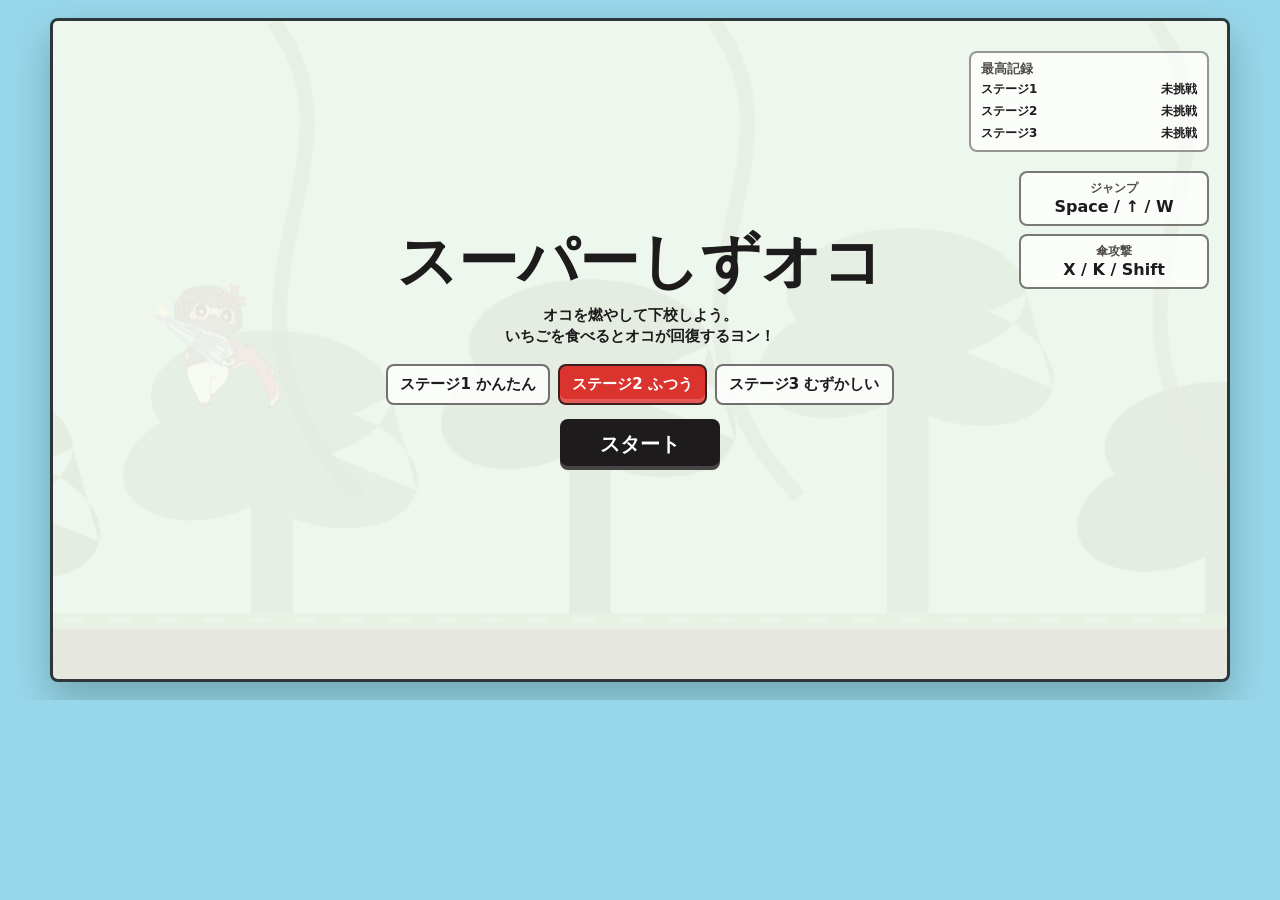
==== index.html @ 0e1409b2 "20260510update" ====
<!doctype html>
<html lang="ja">
  <head>
    <meta charset="utf-8" />
    <meta name="viewport" content="width=device-width, initial-scale=1, maximum-scale=1, user-scalable=no" />
    <title>スーパーしずオコ</title>
    <link rel="stylesheet" href="./styles.css" />
  </head>
  <body>
    <main class="game-shell">
      <section class="stage-wrap" aria-label="スーパーしずオコ">
        <canvas id="game" width="960" height="540"></canvas>
        <div class="hud" aria-live="polite">
          <div>
            <span class="hud-label">いちご</span>
            <strong id="score">0</strong>
          </div>
          <div>
            <span class="hud-label">距離</span>
            <strong id="distance">0m</strong>
          </div>
          <div class="oko-panel">
            <span class="hud-label">オコ(体力)</span>
            <div class="oko-meter" aria-hidden="true">
              <span id="okoFill"></span>
            </div>
            <strong id="rage">100%</strong>
          </div>
          <div class="time-panel">
            <span class="hud-label">時間</span>
            <strong id="time">0.0</strong>
          </div>
        </div>
        <nav class="touch-controls" aria-label="タッチ操作">
          <button data-hold="jump" class="jump" type="button" aria-label="ジャンプ">ジャンプ</button>
          <button data-tap="attack" class="attack" type="button" aria-label="傘攻撃">アタック</button>
        </nav>
        <div class="rotate-hint" aria-hidden="true"></div>
        <div id="message" class="message">
          <div class="message-image-wrap">
            <img id="messageImage" alt="" />
            <span class="message-image-copy" aria-hidden="true">
              <span id="messageImageGrade" class="message-image-grade"></span>
              <span id="messageImageText" class="message-image-text"></span>
            </span>
          </div>
          <h1>スーパーしずオコ</h1>
          <p>オコを燃やして家まで下校しよう。いちごを食べるとオコが回復するぞ！</p>
          <div id="stageSelect" class="stage-select" aria-label="ステージ選択"></div>
          <div id="recordPanel" class="record-panel" aria-label="スコア記録"></div>
          <dl class="controls-guide" aria-label="操作方法">
            <div>
              <dt>ジャンプ</dt>
              <dd>Space / ↑ / W</dd>
            </div>
            <div>
              <dt>傘攻撃</dt>
              <dd>X / K / Shift</dd>
            </div>
          </dl>
          <button id="startButton" type="button">スタート</button>
        </div>
      </section>
    </main>

    <script src="./game.js"></script>
  </body>
</html>
---- styles.css ----
:root {
  color-scheme: light;
  --app-height: 100dvh;
  --mobile-browser-bottom-gap: 0px;
  --touch-controls-bottom: 18px;
  --ink: #1d1b1b;
  --panel: rgba(255, 255, 255, 0.86);
  --accent: #db342f;
}

* {
  box-sizing: border-box;
  -webkit-tap-highlight-color: transparent;
  -webkit-touch-callout: none;
}

html,
body {
  margin: 0;
  min-height: 100%;
  overflow-x: hidden;
  width: 100%;
}

body {
  align-items: center;
  background: #98d6e9;
  color: var(--ink);
  display: flex;
  font-family:
    system-ui,
    -apple-system,
    BlinkMacSystemFont,
    "Hiragino Sans",
    "Noto Sans JP",
    sans-serif;
  justify-content: center;
  padding: 18px;
  overscroll-behavior: none;
}

html.is-touch,
html.is-touch body,
html.is-touch button,
html.is-touch canvas {
  touch-action: none;
  user-select: none;
  -webkit-user-drag: none;
  -webkit-user-select: none;
}

button {
  border: 0;
  cursor: pointer;
  font: inherit;
}

button:disabled {
  cursor: not-allowed;
  opacity: 0.55;
}

.game-shell {
  display: grid;
  gap: 12px;
  max-width: 1180px;
  min-width: 0;
  width: min(100%, 1180px);
}

.stage-wrap {
  aspect-ratio: 16 / 9;
  background: #8fd5ee;
  border: 3px solid rgba(29, 27, 27, 0.85);
  border-radius: 8px;
  box-shadow: 0 18px 36px rgba(22, 53, 45, 0.28);
  min-width: 0;
  overflow: hidden;
  position: relative;
  touch-action: none;
  user-select: none;
  -webkit-touch-callout: none;
  -webkit-user-select: none;
  width: 100%;
}

canvas {
  display: block;
  height: 100%;
  width: 100%;
}

.hud {
  display: flex;
  gap: 8px;
  left: 12px;
  pointer-events: none;
  position: absolute;
  top: 12px;
  z-index: 5;
}

.hud > div {
  align-items: baseline;
  background: var(--panel);
  border: 2px solid rgba(29, 27, 27, 0.78);
  border-radius: 8px;
  display: flex;
  gap: 6px;
  min-width: 92px;
  padding: 7px 10px;
}

.hud .oko-panel {
  min-width: 190px;
}

.hud .oko-panel.is-damage {
  animation: oko-shake 90ms linear infinite;
  background: rgba(255, 235, 235, 0.95);
  border-color: rgba(205, 24, 24, 0.92);
  box-shadow: 0 0 0 3px rgba(225, 26, 26, 0.18);
}

.hud-label {
  color: #4b4848;
  font-size: 12px;
  font-weight: 700;
}

.hud strong {
  font-size: 18px;
  line-height: 1;
}

.oko-meter {
  background: rgba(29, 27, 27, 0.18);
  border: 2px solid rgba(29, 27, 27, 0.72);
  border-radius: 999px;
  height: 13px;
  overflow: hidden;
  width: 86px;
}

.oko-meter span {
  background: linear-gradient(90deg, #db342f, #ff8a2a);
  display: block;
  height: 100%;
  transition: width 120ms linear;
  width: 100%;
}

.oko-panel.is-damage .oko-meter {
  background: rgba(255, 0, 0, 0.16);
  border-color: rgba(205, 24, 24, 0.9);
}

.oko-panel.is-damage .oko-meter span {
  background: linear-gradient(90deg, #d40000, #ff2b2b);
}

.oko-panel.is-damage strong {
  color: #c41616;
}

@keyframes oko-shake {
  0%,
  100% {
    transform: translateX(0);
  }

  25% {
    transform: translateX(-20px);
    transform: translateY(-20px);
  }

  75% {
    transform: translateX(20px);
    transform: translateY(20px);
  }
}

.message {
  align-items: center;
  background: rgba(250, 252, 246, 0.9);
  display: none;
  flex-direction: column;
  inset: 0;
  justify-content: center;
  padding: 20px;
  position: absolute;
  text-align: center;
  user-select: none;
  z-index: 10;
}

.message.is-visible {
  display: flex;
}

.stage-wrap:has(.message.is-visible) .hud,
.stage-wrap:has(.message.is-visible) .touch-controls {
  display: none;
}

.message h1 {
  font-size: clamp(28px, 7vw, 60px);
  line-height: 1.05;
  margin: 0 0 12px;
  max-width: 100%;
  overflow-wrap: anywhere;
}

.message-image-wrap {
  display: none;
  height: min(34%, 190px);
  margin-bottom: 8px;
  position: relative;
  width: min(72%, 260px);
}

.message-image-wrap:has(img.is-visible) {
  display: block;
}

.message img {
  display: none;
  height: 100%;
  object-fit: contain;
  width: 100%;
}

.message img.is-visible {
  display: block;
}

.message-image-copy {
  display: none;
  left: 50%;
  position: absolute;
  top: 66%;
  transform: translateX(-50%);
  white-space: nowrap;
}

.message-image-grade,
.message-image-text {
  display: block;
  font-weight: 900;
  line-height: 1;
  text-align: left;
  white-space: nowrap;
}

.message-image-grade {
  color: #d81919;
  font-size: clamp(11px, 1.8vw, 15px);
  min-height: 1em;
}

.message-image-text {
  color: #2b2420;
  font-size: clamp(21px, 3.75vw, 29px);
  margin-top: clamp(6px, 1vw, 9px);
}

.message.is-win .message-image-copy {
  display: block;
}

.message.is-win h1 {
  display: none;
}

.message p {
  font-size: clamp(15px, 2.2vw, 20px);
  font-weight: 700;
  line-height: 1.5;
  margin: 0 0 16px;
  max-width: calc(100% - 28px);
  overflow-wrap: anywhere;
}

.message p.title-description {
  display: grid;
  font-size: 15px;
  line-height: 1.45;
  overflow-wrap: normal;
  white-space: nowrap;
}

.controls-guide {
  display: grid;
  gap: 8px;
  grid-template-columns: repeat(2, minmax(0, 1fr));
  margin: 0 0 18px;
  max-width: min(680px, calc(100% - 32px));
  width: 100%;
}

.controls-guide div {
  background: rgba(255, 255, 255, 0.72);
  border: 2px solid rgba(29, 27, 27, 0.58);
  border-radius: 8px;
  padding: 8px 10px;
}

.controls-guide dt,
.controls-guide dd {
  margin: 0;
}

.controls-guide dt {
  color: #514d4d;
  font-size: 12px;
  font-weight: 800;
}

.controls-guide dd {
  font-size: 16px;
  font-weight: 900;
  line-height: 1.25;
}

.message button,
.touch-controls button {
  background: var(--ink);
  border-radius: 8px;
  color: white;
  font-weight: 900;
}

.message button {
  box-shadow: inset 0 -4px 0 rgba(255, 255, 255, 0.18);
  font-size: 20px;
  min-width: 160px;
  padding: 12px 22px;
  touch-action: manipulation;
}

.stage-select {
  display: flex;
  flex-wrap: wrap;
  gap: 8px;
  justify-content: center;
  margin: 0 0 14px;
  max-width: min(720px, calc(100% - 28px));
}

.stage-select button {
  background: rgba(255, 255, 255, 0.78);
  border: 2px solid rgba(29, 27, 27, 0.62);
  border-radius: 8px;
  color: var(--ink);
  font-size: 15px;
  font-weight: 900;
  min-width: 132px;
  padding: 9px 12px;
}

.stage-select button.is-selected {
  background: #db342f;
  border-color: rgba(29, 27, 27, 0.84);
  color: #fff;
}

.record-panel {
  background: rgba(255, 255, 255, 0.68);
  border: 2px solid rgba(29, 27, 27, 0.45);
  border-radius: 8px;
  display: grid;
  gap: 5px;
  margin: 0 0 14px;
  max-width: min(560px, calc(100% - 28px));
  padding: 8px 10px;
  width: 100%;
}

.record-panel div {
  display: flex;
  font-size: 13px;
  font-weight: 800;
  justify-content: space-between;
}

.record-panel strong {
  font-size: inherit;
}

.result-lines {
  display: grid;
  gap: 4px;
}

.result-line {
  align-items: baseline;
  display: grid;
  gap: 5px;
  grid-template-columns: 1em max-content max-content max-content;
  justify-content: center;
  line-height: 1.35;
}

.result-star {
  color: #f28c20;
}

.result-points {
  color: #4f4a45;
  font-size: 0.86em;
}

@media (min-width: 761px) and (hover: hover) and (pointer: fine) {
  .controls-guide {
    grid-template-columns: 1fr;
    margin: 0;
    max-width: 190px;
    position: absolute;
    right: 18px;
    top: 138px;
    width: 190px;
  }

  .controls-guide div {
    padding: 7px 9px;
  }

  .record-panel {
    margin: 0;
    max-width: 240px;
    padding-top: 28px;
    position: absolute;
    right: 18px;
    top: 18px;
    width: 240px;
  }

  .record-panel::before {
    color: #514d4d;
    content: "最高記録";
    font-size: 13px;
    font-weight: 900;
    left: 10px;
    position: absolute;
    top: 7px;
  }

  .record-panel div {
    font-size: 12px;
  }
}

.touch-controls {
  display: none;
  --touch-button-font-size: clamp(15px, 3vw, 20px);
}

.touch-controls button {
  border: 2px solid rgba(255, 255, 255, 0.24);
  box-shadow: 0 3px 0 rgba(0, 0, 0, 0.2);
  position: absolute;
  touch-action: none;
  user-select: none;
  -webkit-touch-callout: none;
  -webkit-user-select: none;
}

.touch-controls .jump {
  background: rgba(44, 143, 159, 0.72);
}

.touch-controls .attack {
  background: rgba(219, 52, 47, 0.72);
}

.rotate-hint {
  display: none;
}

html.is-touch {
  --mobile-browser-bottom-gap: 72px;
}

@media (max-width: 760px), (hover: none), (pointer: coarse), (max-height: 500px) {
  html,
  body {
    height: var(--app-height);
    min-height: var(--app-height);
    overflow: hidden;
  }

  body {
    align-items: center;
    justify-content: center;
    padding: 0;
  }

  .game-shell {
    display: block;
    height: var(--app-height);
    max-width: none;
    width: 100vw;
  }

  .stage-wrap {
    border-radius: 0;
    border-width: 0;
    box-shadow: none;
    height: min(var(--app-height), calc(100vw * 9 / 16));
    margin: 0 auto;
    width: min(100vw, calc(var(--app-height) * 16 / 9));
  }

  .hud {
    display: grid;
    gap: 6px;
    grid-template-columns: max-content max-content max-content;
    left: 8px;
    max-width: calc(100% - 16px);
    right: 8px;
    top: max(18px, calc(env(safe-area-inset-top) + 12px));
  }

  .hud > div {
    background: rgba(255, 255, 255, 0.9);
    min-width: 68px;
    padding: 5px 7px;
  }

  .hud .oko-panel {
    grid-column: 1 / -1;
    grid-row: 2;
    min-width: 150px;
    width: max-content;
  }

  .hud .time-panel {
    grid-column: 3;
    grid-row: 1;
  }

  .oko-meter {
    width: 58px;
  }

  .hud-label {
    font-size: 10px;
  }

  .hud strong {
    font-size: 14px;
  }

  .controls-guide {
    display: none;
  }

  .record-panel {
    position: static;
  }

  .message {
    padding: 12px;
  }

  .message h1 {
    font-size: clamp(26px, 8vh, 42px);
    margin-bottom: 6px;
    text-wrap: balance;
  }

  .message p {
    font-size: clamp(13px, 3.2vh, 16px);
    line-height: 1.35;
    margin-bottom: 12px;
    max-width: 44em;
    text-wrap: balance;
  }

  .message button {
    font-size: 17px;
    padding: 8px 18px;
  }

  .touch-controls {
    bottom: max(var(--touch-controls-bottom), calc(env(safe-area-inset-bottom) + var(--touch-controls-bottom)));
    display: block;
    height: clamp(34px, 6.8vw, 46px);
    left: 0;
    pointer-events: none;
    position: fixed;
    right: 0;
    width: 100%;
    z-index: 20;
  }

  .touch-controls button {
    border-radius: 7px;
    align-items: center;
    display: flex;
    font-size: var(--touch-button-font-size);
    height: clamp(34px, 6.8vw, 46px);
    justify-content: center;
    line-height: 1;
    overflow-wrap: normal;
    pointer-events: auto;
    white-space: nowrap;
    word-break: keep-all;
    width: clamp(104px, 17vw, 136px);
  }

  .touch-controls .jump {
    bottom: 0;
    left: max(14px, env(safe-area-inset-left));
  }

  .touch-controls .attack {
    bottom: 0;
    right: max(14px, env(safe-area-inset-right));
    font-size: var(--touch-button-font-size);
    width: clamp(128px, 20vw, 164px);
  }
}

@media (max-width: 760px) and (orientation: landscape),
  (hover: none) and (orientation: landscape),
  (pointer: coarse) and (orientation: landscape),
  (max-height: 500px) and (orientation: landscape) {
  .stage-wrap {
    aspect-ratio: auto;
    height: calc(var(--app-height) - var(--mobile-browser-bottom-gap));
    min-height: calc(var(--app-height) - var(--mobile-browser-bottom-gap));
    width: 100vw;
  }

  .hud {
    top: max(20px, calc(env(safe-area-inset-top) + 14px));
  }

  .rotate-hint {
    display: none;
  }
}

@media (max-width: 760px) and (orientation: portrait),
  (hover: none) and (orientation: portrait),
  (pointer: coarse) and (orientation: portrait) {
  body {
    align-items: start;
  }

  .game-shell {
    display: flex;
    flex-direction: column;
    gap: 10px;
    height: var(--app-height);
    padding-top: max(126px, calc(env(safe-area-inset-top) + 114px));
    position: relative;
  }

  .game-shell::after {
    background: url("./shizuoko_images/gkok009_01.png") center / contain no-repeat;
    bottom: max(86px, calc(env(safe-area-inset-bottom) + 76px));
    content: "";
    height: 260px;
    opacity: 0.1;
    pointer-events: none;
    position: fixed;
    left: 50%;
    transform: translateX(-50%) scaleX(-1);
    width: 330px;
    z-index: 0;
  }

  .stage-wrap {
    aspect-ratio: 16 / 9;
    flex: 0 0 auto;
    height: auto;
    overflow: hidden;
    position: relative;
    width: 100vw;
    z-index: 1;
  }

  .hud {
    display: grid;
    left: 8px;
    position: fixed;
    right: 8px;
    top: max(8px, env(safe-area-inset-top));
    z-index: 30;
  }

  .touch-controls {
    background: transparent;
    border-radius: 0;
    display: block;
    height: 62px;
    left: 0;
    margin: 0;
    padding: 0;
    pointer-events: none;
    position: fixed;
    right: 0;
    --touch-button-font-size: clamp(18px, 4.3vw, 24px);
    width: 100%;
    z-index: 20;
  }

  .touch-controls button {
    display: flex;
    font-size: var(--touch-button-font-size);
    height: 62px;
    position: absolute;
    width: clamp(130px, 42vw, 168px);
  }

  .touch-controls .jump {
    bottom: 0;
    left: max(14px, env(safe-area-inset-left));
  }

  .touch-controls .attack {
    bottom: 0;
    right: max(14px, env(safe-area-inset-right));
    width: clamp(130px, 42vw, 168px);
  }

  .message {
    inset: 0;
    justify-content: flex-start;
    overflow-y: auto;
    padding-top: 12px;
    position: fixed;
  }

  .message h1 {
    font-size: clamp(24px, 7vw, 32px);
    max-width: calc(100% - 24px);
  }

  .message p {
    font-size: 13px;
    max-width: 18em;
    overflow-wrap: anywhere;
    word-break: normal;
  }

  .message button {
    display: inline-block;
  }

  .stage-select {
    display: grid;
    gap: 6px;
    grid-template-columns: 1fr;
    margin-bottom: 8px;
    max-width: min(240px, calc(100% - 24px));
    width: 100%;
  }

  .stage-select button {
    font-size: 14px;
    min-width: 0;
    padding: 7px 10px;
    width: 100%;
  }

  .record-panel {
    gap: 3px;
    margin-bottom: 8px;
    max-width: min(240px, calc(100% - 24px));
    padding: 7px 9px;
  }

  .record-panel div {
    font-size: 12px;
  }

  .rotate-hint {
    display: none;
  }
}

@media (min-width: 761px) {
  html:not(.is-touch) .game-shell {
    height: auto;
    max-width: 1180px;
    width: min(100%, 1180px);
  }

  html:not(.is-touch) .stage-wrap {
    aspect-ratio: 16 / 9;
    border-width: 3px;
    border-radius: 8px;
    box-shadow: 0 18px 36px rgba(22, 53, 45, 0.28);
    height: auto;
    min-height: 0;
    width: 100%;
  }

  html:not(.is-touch) .message {
    justify-content: center;
    overflow: hidden;
    padding: 20px;
    position: absolute;
  }

  html:not(.is-touch) .controls-guide {
    display: grid;
    grid-template-columns: 1fr;
    margin: 0;
    max-width: 190px;
    position: absolute;
    right: 18px;
    top: 150px;
    width: 190px;
  }

  html:not(.is-touch) .record-panel {
    margin: 0;
    max-width: 240px;
    padding: 28px 10px 8px;
    position: absolute;
    right: 18px;
    top: 30px;
    width: 240px;
  }
}
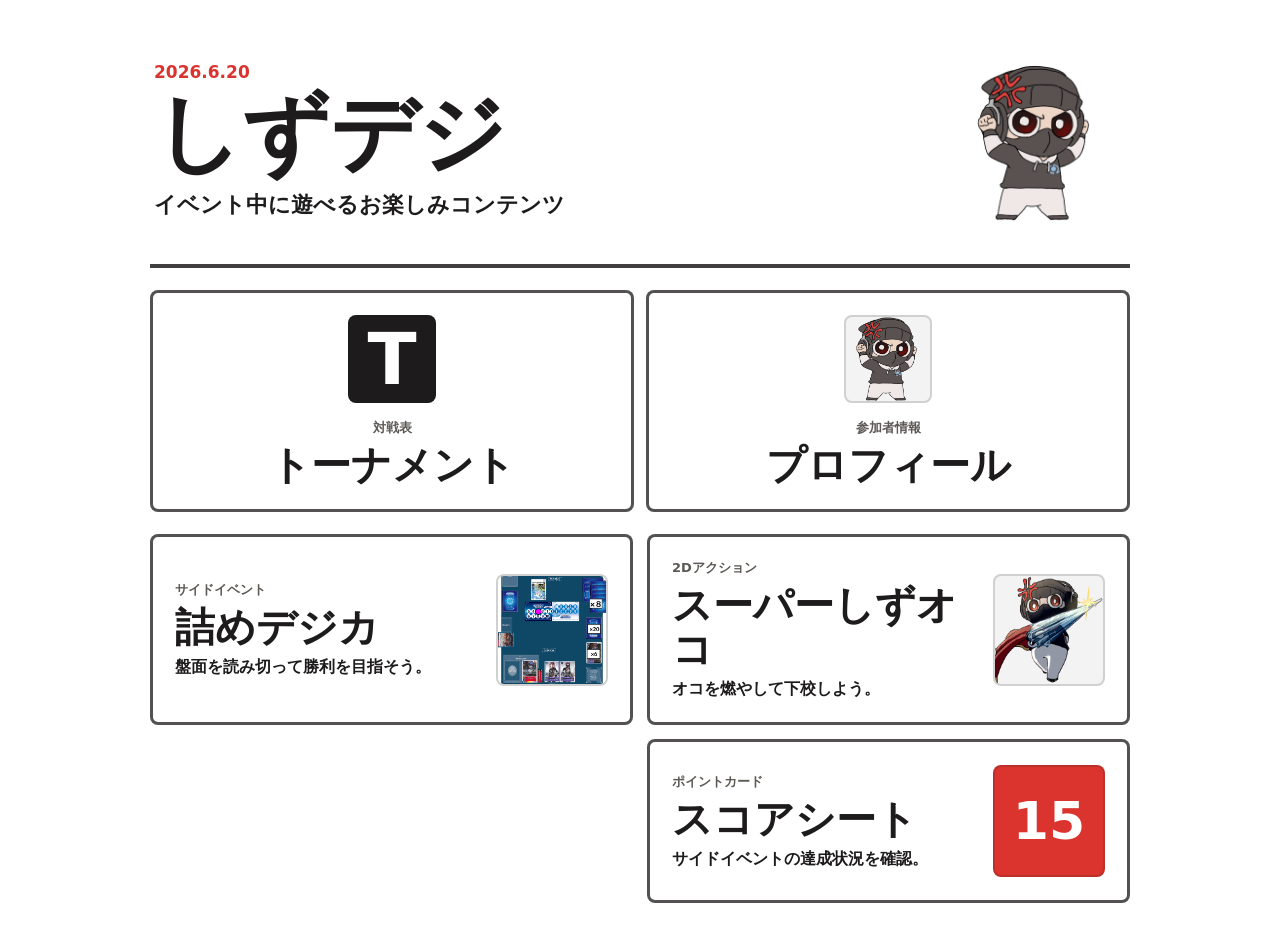
==== commit 03a5ad65: "しずデジポータルに変更" ====
--- a/index.html
+++ b/index.html
@@ -1,68 +1,71 @@
 <!doctype html>
-<html lang="ja">
+<html lang="ja" class="portal-page">
   <head>
     <meta charset="utf-8" />
-    <meta name="viewport" content="width=device-width, initial-scale=1, maximum-scale=1, user-scalable=no" />
-    <title>スーパーしずオコ</title>
+    <meta name="viewport" content="width=device-width, initial-scale=1" />
+    <title>しずデジ お楽しみコンテンツ</title>
     <link rel="stylesheet" href="./styles.css" />
   </head>
-  <body>
-    <main class="game-shell">
-      <section class="stage-wrap" aria-label="スーパーしずオコ">
-        <canvas id="game" width="960" height="540"></canvas>
-        <div class="hud" aria-live="polite">
-          <div>
-            <span class="hud-label">いちご</span>
-            <strong id="score">0</strong>
-          </div>
-          <div>
-            <span class="hud-label">距離</span>
-            <strong id="distance">0m</strong>
-          </div>
-          <div class="oko-panel">
-            <span class="hud-label">オコ(体力)</span>
-            <div class="oko-meter" aria-hidden="true">
-              <span id="okoFill"></span>
-            </div>
-            <strong id="rage">100%</strong>
-          </div>
-          <div class="time-panel">
-            <span class="hud-label">時間</span>
-            <strong id="time">0.0</strong>
-          </div>
+  <body class="portal-body">
+    <main class="portal-shell" aria-label="しずデジ お楽しみコンテンツ">
+      <header class="portal-hero">
+        <div>
+          <p class="portal-date">2026.6.20</p>
+          <h1>しずデジ</h1>
+          <p>イベント中に遊べるお楽しみコンテンツ</p>
         </div>
-        <nav class="touch-controls" aria-label="タッチ操作">
-          <button data-hold="jump" class="jump" type="button" aria-label="ジャンプ">ジャンプ</button>
-          <button data-tap="attack" class="attack" type="button" aria-label="傘攻撃">アタック</button>
-        </nav>
-        <div class="rotate-hint" aria-hidden="true"></div>
-        <div id="message" class="message">
-          <div class="message-image-wrap">
-            <img id="messageImage" alt="" />
-            <span class="message-image-copy" aria-hidden="true">
-              <span id="messageImageGrade" class="message-image-grade"></span>
-              <span id="messageImageText" class="message-image-text"></span>
-            </span>
-          </div>
-          <h1>スーパーしずオコ</h1>
-          <p>オコを燃やして家まで下校しよう。いちごを食べるとオコが回復するぞ！</p>
-          <div id="stageSelect" class="stage-select" aria-label="ステージ選択"></div>
-          <div id="recordPanel" class="record-panel" aria-label="スコア記録"></div>
-          <dl class="controls-guide" aria-label="操作方法">
-            <div>
-              <dt>ジャンプ</dt>
-              <dd>Space / ↑ / W</dd>
-            </div>
-            <div>
-              <dt>傘攻撃</dt>
-              <dd>X / K / Shift</dd>
-            </div>
-          </dl>
-          <button id="startButton" type="button">スタート</button>
-        </div>
+        <img src="./shizuoko_images/gkok001_01.png" alt="しずオコくん" />
+      </header>
+
+      <section class="quick-links" aria-label="イベント情報">
+        <a class="content-card quick-card" href="https://tonamel.com/organize/JA5d5/competition/BOYHx/tournament?tournament_id=dG91cm5hbWVudC8xNDg2NDI4MzA3MDA3MzMyMzY0">
+          <span class="content-thumb thumb-tournament" aria-hidden="true">T</span>
+          <span class="content-text">
+            <span class="content-kicker">対戦表</span>
+            <strong>トーナメント</strong>
+          </span>
+        </a>
+        <a class="content-card quick-card" href="./profile.html">
+          <span class="content-thumb">
+            <img src="./shizuoko_images/gkok001_01.png" alt="" />
+          </span>
+          <span class="content-text">
+            <span class="content-kicker">参加者情報</span>
+            <strong>プロフィール</strong>
+          </span>
+        </a>
+      </section>
+
+      <section class="content-links" aria-label="コンテンツ一覧">
+        <a class="content-card" href="./tsume-digica.html">
+          <span class="content-thumb">
+            <img src="./assets/tsume-digica/20260620_tsume_vulcanusmon.png" alt="" />
+          </span>
+          <span class="content-text">
+            <span class="content-kicker">サイドイベント</span>
+            <strong>詰めデジカ</strong>
+            <span>盤面を読み切って勝利を目指そう。</span>
+          </span>
+        </a>
+        <a class="content-card" href="./game.html">
+          <span class="content-thumb">
+            <img src="./shizuoko_images/gkok010_02.png" alt="" />
+          </span>
+          <span class="content-text">
+            <span class="content-kicker">2Dアクション</span>
+            <strong>スーパーしずオコ</strong>
+            <span>オコを燃やして下校しよう。</span>
+          </span>
+        </a>
+        <a class="content-card score-card" href="./score-sheet.html">
+          <span class="content-thumb thumb-score" aria-hidden="true">15</span>
+          <span class="content-text">
+            <span class="content-kicker">ポイントカード</span>
+            <strong>スコアシート</strong>
+            <span>サイドイベントの達成状況を確認。</span>
+          </span>
+        </a>
       </section>
     </main>
-
-    <script src="./game.js"></script>
   </body>
 </html>
--- a/styles.css
+++ b/styles.css
@@ -14,6 +14,10 @@
   -webkit-touch-callout: none;
 }
 
+[hidden] {
+  display: none !important;
+}
+
 html,
 body {
   margin: 0;
@@ -22,9 +26,17 @@
   width: 100%;
 }
 
+html.portal-page,
+html.portal-page body {
+  height: auto;
+  min-height: 100%;
+  overflow-y: visible;
+  touch-action: auto;
+}
+
 body {
   align-items: center;
-  background: #98d6e9;
+  background: #fff;
   color: var(--ink);
   display: flex;
   font-family:
@@ -49,6 +61,12 @@
   -webkit-user-select: none;
 }
 
+html.portal-page.is-touch,
+html.portal-page.is-touch body,
+html.portal-page.is-touch button {
+  touch-action: auto;
+}
+
 button {
   border: 0;
   cursor: pointer;
@@ -60,12 +78,841 @@
   opacity: 0.55;
 }
 
+.portal-body {
+  align-items: stretch;
+  background: #fff;
+  display: block;
+  min-height: 100vh;
+  overscroll-behavior: auto;
+  padding: 28px;
+  touch-action: auto;
+}
+
+.portal-shell {
+  display: grid;
+  gap: 22px;
+  margin: auto;
+  max-width: 980px;
+  min-width: 0;
+  width: min(100%, 980px);
+}
+
+.portal-narrow {
+  max-width: 760px;
+}
+
+.portal-hero {
+  align-items: center;
+  border-bottom: 4px solid rgba(29, 27, 27, 0.84);
+  display: grid;
+  gap: 20px;
+  grid-template-columns: minmax(0, 1fr) 180px;
+  min-height: 240px;
+  overflow: hidden;
+  padding: 18px 4px 26px;
+}
+
+.portal-date {
+  color: #db342f;
+  font-size: 17px;
+  font-weight: 900;
+  letter-spacing: 0;
+  margin: 0 0 8px;
+}
+
+.portal-hero h1 {
+  font-size: clamp(44px, 8vw, 86px);
+  line-height: 1;
+  margin: 0 0 12px;
+}
+
+.portal-hero p:not(.portal-date) {
+  font-size: clamp(16px, 2.2vw, 22px);
+  font-weight: 800;
+  line-height: 1.55;
+  margin: 0;
+}
+
+.portal-hero img {
+  align-self: end;
+  height: 190px;
+  object-fit: contain;
+  width: 180px;
+}
+
+.content-links {
+  display: grid;
+  gap: 14px;
+  grid-template-columns: repeat(2, minmax(0, 1fr));
+}
+
+.quick-links {
+  display: grid;
+  gap: 12px;
+  grid-template-columns: repeat(2, minmax(0, 1fr));
+}
+
+.content-card {
+  background: rgba(255, 255, 255, 0.86);
+  border: 3px solid rgba(29, 27, 27, 0.76);
+  border-radius: 8px;
+  color: var(--ink);
+  display: grid;
+  gap: 16px;
+  grid-template-columns: minmax(0, 1fr) 112px;
+  grid-template-rows: 1fr;
+  align-items: center;
+  min-height: 164px;
+  padding: 22px;
+  text-decoration: none;
+  transition:
+    box-shadow 160ms ease,
+    transform 160ms ease;
+}
+
+.quick-card {
+  grid-template-columns: 1fr;
+  justify-items: center;
+  min-height: 132px;
+  text-align: center;
+}
+
+.quick-card .content-thumb {
+  grid-column: 1;
+  grid-row: 1;
+  width: 88px;
+}
+
+.quick-card .content-text {
+  grid-column: 1;
+  grid-row: 2;
+}
+
+.quick-card strong {
+  font-size: clamp(20px, 3vw, 30px);
+}
+
+.score-card {
+  grid-column: 2;
+}
+
+.content-kicker {
+  color: #5d5955;
+  display: block;
+  font-size: 13px;
+  font-weight: 900;
+}
+
+.content-card strong {
+  display: block;
+  font-size: clamp(26px, 4vw, 40px);
+  line-height: 1.1;
+}
+
+.content-text {
+  display: grid;
+  gap: 6px;
+  min-width: 0;
+}
+
+.content-text span:last-child {
+  font-size: 16px;
+  font-weight: 800;
+  line-height: 1.45;
+}
+
+.content-thumb {
+  align-items: center;
+  background: #f3f3f3;
+  border: 2px solid rgba(29, 27, 27, 0.16);
+  border-radius: 8px;
+  display: flex;
+  grid-column: 2;
+  grid-row: 1;
+  height: auto;
+  aspect-ratio: 1 / 1;
+  justify-content: center;
+  overflow: hidden;
+  width: 100%;
+}
+
+.content-thumb img {
+  display: block;
+  height: 100%;
+  object-fit: cover;
+  width: 100%;
+}
+
+.thumb-tournament {
+  background: #1d1b1b;
+  color: #fff;
+  font-size: 72px;
+  font-weight: 900;
+}
+
+.thumb-score {
+  background: #db342f;
+  color: #fff;
+  font-size: 52px;
+  font-weight: 900;
+}
+
+.content-card:hover,
+.content-card:focus-visible,
+.back-link:hover,
+.back-link:focus-visible {
+  box-shadow: 0 10px 20px rgba(29, 27, 27, 0.12);
+  transform: translateY(-2px);
+}
+
+.back-link,
+.message-menu-link {
+  align-items: center;
+  background: #fff;
+  border: 2px solid rgba(29, 27, 27, 0.72);
+  border-radius: 999px;
+  color: var(--ink);
+  display: inline-flex;
+  font-size: 30px;
+  font-weight: 900;
+  height: 42px;
+  justify-content: center;
+  justify-self: center;
+  line-height: 1;
+  padding: 0;
+  text-decoration: none;
+  width: 42px;
+}
+
+.tsume-shell {
+  max-width: 1120px;
+}
+
+.tsume-top-link {
+  justify-self: start;
+}
+
+.profile-shell {
+  max-width: 820px;
+}
+
+.profile-panel,
+.profile-card {
+  background: rgba(255, 255, 255, 0.94);
+  border: 2px solid rgba(29, 27, 27, 0.72);
+  border-radius: 8px;
+  display: grid;
+  gap: 14px;
+  padding: 20px;
+}
+
+.profile-card {
+  position: relative;
+}
+
+.profile-panel p {
+  font-weight: 800;
+  margin: 0;
+}
+
+.profile-panel label {
+  display: grid;
+  font-size: 14px;
+  font-weight: 900;
+  gap: 6px;
+}
+
+.profile-panel select,
+.profile-panel button,
+.profile-card button {
+  border: 2px solid rgba(29, 27, 27, 0.62);
+  border-radius: 8px;
+  color: var(--ink);
+  font: inherit;
+  font-weight: 900;
+  padding: 10px 12px;
+}
+
+.profile-panel button,
+.profile-card button {
+  background: var(--ink);
+  color: #fff;
+}
+
+.profile-card > #changeProfile {
+  background: transparent;
+  border: 0;
+  color: #5d5955;
+  font-size: 13px;
+  padding: 0;
+  position: absolute;
+  right: 16px;
+  top: 14px;
+}
+
+.profile-card > #changeProfile:hover,
+.profile-card > #changeProfile:focus-visible {
+  color: var(--ink);
+  text-decoration: underline;
+}
+
+.profile-card .profile-team {
+  color: #db342f;
+  font-size: 15px;
+  font-weight: 900;
+  margin: 0;
+}
+
+.profile-card h2 {
+  font-size: clamp(32px, 5vw, 54px);
+  line-height: 1;
+  margin: 0;
+}
+
+.profile-card dl {
+  display: grid;
+  gap: 8px 14px;
+  grid-template-columns: max-content minmax(0, 1fr);
+  margin: 0;
+}
+
+.profile-card dt {
+  color: #5d5955;
+  font-weight: 900;
+}
+
+.profile-card .profile-empty-label {
+  display: none;
+}
+
+.profile-card dd {
+  font-weight: 800;
+  margin: 0;
+}
+
+.match-panel {
+  border-top: 2px solid rgba(29, 27, 27, 0.12);
+  display: grid;
+  gap: 10px;
+  margin-top: 4px;
+  padding-top: 16px;
+}
+
+.match-panel h3 {
+  font-size: 18px;
+  margin: 0;
+}
+
+.match-help {
+  color: #5d5955;
+  font-size: 13px;
+  font-weight: 800;
+  margin: 0;
+}
+
+.match-search {
+  display: grid;
+  gap: 8px;
+  grid-template-columns: minmax(0, 1fr) auto;
+}
+
+.match-search input {
+  border: 2px solid rgba(29, 27, 27, 0.62);
+  border-radius: 8px;
+  color: var(--ink);
+  font: inherit;
+  font-weight: 800;
+  min-width: 0;
+  padding: 10px 12px;
+}
+
+.opponent-results {
+  display: grid;
+  gap: 6px;
+}
+
+.opponent-results:empty {
+  display: none;
+}
+
+.opponent-results button,
+.match-list button {
+  background: #fff;
+  color: var(--ink);
+}
+
+.match-list {
+  display: grid;
+  gap: 6px;
+  list-style: none;
+  margin: 0;
+  padding: 0;
+}
+
+.match-list:empty::before {
+  color: #5d5955;
+  content: "対戦相手は未登録です。";
+  font-size: 13px;
+  font-weight: 800;
+}
+
+.match-list li {
+  align-items: center;
+  border: 2px solid rgba(29, 27, 27, 0.12);
+  border-radius: 8px;
+  display: flex;
+  gap: 8px;
+  justify-content: space-between;
+  padding: 8px 10px;
+}
+
+.match-list button {
+  font-size: 12px;
+  padding: 4px 8px;
+}
+
+.score-sheet-panel {
+  background: rgba(255, 255, 255, 0.94);
+  border: 2px solid rgba(29, 27, 27, 0.72);
+  border-radius: 8px;
+  display: grid;
+  gap: 14px;
+  padding: 22px;
+}
+
+.score-sheet-panel h1 {
+  font-size: clamp(34px, 7vw, 64px);
+  line-height: 1;
+  margin: 0;
+}
+
+.score-owner {
+  color: #5d5955;
+  font-weight: 900;
+  margin: 0;
+}
+
+.score-total {
+  align-items: baseline;
+  display: flex;
+  gap: 8px;
+}
+
+.score-total strong {
+  color: #db342f;
+  font-size: clamp(56px, 14vw, 110px);
+  line-height: 0.9;
+}
+
+.score-total span {
+  font-size: 24px;
+  font-weight: 900;
+}
+
+.score-stamps {
+  display: grid;
+  gap: 8px;
+  grid-template-columns: repeat(5, 1fr);
+}
+
+.score-stamps span {
+  aspect-ratio: 1 / 1;
+  border: 3px solid rgba(29, 27, 27, 0.3);
+  border-radius: 999px;
+  color: rgba(29, 27, 27, 0.36);
+  display: grid;
+  font-size: clamp(14px, 4vw, 24px);
+  font-weight: 900;
+  place-items: center;
+  position: relative;
+}
+
+.score-stamps span.is-filled {
+  background: #db342f;
+  border-color: #db342f;
+  color: #fff;
+}
+
+.score-stamps span.is-prize::before {
+  background: url("./shizuoko_images/gkok001_01.png") center / contain no-repeat;
+  content: "";
+  inset: 12%;
+  opacity: 0.28;
+  position: absolute;
+}
+
+.score-stamps span.is-prize.is-filled::before {
+  filter: brightness(0) invert(1);
+  opacity: 0.42;
+}
+
+.score-breakdown {
+  display: grid;
+  gap: 8px 14px;
+  grid-template-columns: minmax(0, 1fr) max-content;
+  margin: 0;
+}
+
+.score-breakdown dt,
+.score-breakdown dd {
+  border-top: 1px solid rgba(29, 27, 27, 0.12);
+  font-weight: 900;
+  margin: 0;
+  padding-top: 8px;
+}
+
+.score-breakdown dd {
+  text-align: right;
+}
+
+.score-breakdown dd::after {
+  color: #5d5955;
+  content: attr(data-detail);
+  display: block;
+  font-size: 12px;
+  margin-top: 2px;
+}
+
+.score-actions {
+  display: grid;
+  gap: 8px;
+  justify-items: center;
+}
+
+.claim-prize {
+  background: var(--ink);
+  border: 2px solid rgba(29, 27, 27, 0.72);
+  border-radius: 8px;
+  color: #fff;
+  font: inherit;
+  font-weight: 900;
+  padding: 12px 14px;
+}
+
+.claim-status {
+  color: #db342f;
+  font-size: 14px;
+  font-weight: 900;
+  margin: 0;
+}
+
+.tsume-hero {
+  grid-template-columns: minmax(0, 1fr) 150px;
+  min-height: 190px;
+}
+
+.tsume-hero img {
+  height: 150px;
+  width: 150px;
+}
+
+.puzzle-list {
+  display: grid;
+  gap: 12px;
+}
+
+.puzzle-panel {
+  background: rgba(255, 255, 255, 0.94);
+  border: 2px solid rgba(29, 27, 27, 0.72);
+  border-radius: 8px;
+  min-width: 0;
+  overflow: hidden;
+}
+
+.puzzle-panel > summary {
+  align-items: center;
+  cursor: pointer;
+  display: grid;
+  gap: 8px 12px;
+  grid-template-columns: minmax(0, 1fr) 76px;
+  list-style: none;
+  padding: 16px 18px;
+}
+
+.puzzle-panel > summary::-webkit-details-marker,
+.card-group > summary::-webkit-details-marker {
+  display: none;
+}
+
+.puzzle-panel > summary::after {
+  content: "開く";
+  font-size: 13px;
+  font-weight: 900;
+  grid-column: 1;
+  grid-row: 2;
+  justify-self: start;
+  margin-left: 0;
+}
+
+.puzzle-panel[open] > summary {
+  border-bottom: 2px solid rgba(29, 27, 27, 0.12);
+}
+
+.puzzle-panel[open] > summary::after {
+  content: "閉じる";
+}
+
+.puzzle-thumb {
+  aspect-ratio: 1 / 1;
+  background: #f3f3f3;
+  border: 2px solid rgba(29, 27, 27, 0.18);
+  border-radius: 8px;
+  display: block;
+  grid-column: 2;
+  grid-row: 1 / span 2;
+  height: 76px;
+  overflow: hidden;
+  padding: 0;
+  width: 76px;
+}
+
+.puzzle-thumb img {
+  display: block;
+  height: 100%;
+  object-fit: cover;
+  width: 100%;
+}
+
+.puzzle-title {
+  display: grid;
+  gap: 5px;
+  min-width: 0;
+}
+
+.puzzle-title > span {
+  align-items: center;
+  display: flex;
+  flex-wrap: wrap;
+  gap: 8px;
+}
+
+.puzzle-title > span > b {
+  background: #f3f3f3;
+  border: 1px solid rgba(29, 27, 27, 0.2);
+  border-radius: 999px;
+  color: #db342f;
+  font-size: 13px;
+  font-weight: 900;
+  padding: 3px 9px;
+  white-space: nowrap;
+}
+
+.puzzle-title strong {
+  font-size: clamp(18px, 2.4vw, 26px);
+}
+
+.puzzle-content {
+  display: grid;
+  gap: 18px;
+  grid-template-columns: minmax(280px, 0.9fr) minmax(0, 1.1fr);
+  min-width: 0;
+  padding: 18px;
+}
+
+.puzzle-content.is-board-only {
+  grid-template-columns: minmax(0, 1fr);
+}
+
+.puzzle-board {
+  aspect-ratio: 1 / 1;
+  background: #fff;
+  border: 2px solid rgba(29, 27, 27, 0.28);
+  border-radius: 8px;
+  display: block;
+  min-width: 0;
+  overflow: hidden;
+  padding: 8px;
+  width: 100%;
+}
+
+.puzzle-board img {
+  display: block;
+  height: 100%;
+  max-height: 720px;
+  max-width: 100%;
+  object-fit: contain;
+  width: 100%;
+}
+
+.card-groups {
+  display: grid;
+  gap: 12px;
+  min-width: 0;
+}
+
+.standalone-card-groups {
+  margin: 0 18px 18px;
+}
+
+.card-group {
+  border: 2px solid rgba(29, 27, 27, 0.24);
+  border-radius: 8px;
+  min-width: 0;
+  padding: 12px;
+}
+
+.card-group > summary {
+  cursor: pointer;
+  font-size: 18px;
+  font-weight: 900;
+  line-height: 1;
+  list-style: none;
+  margin: 0;
+}
+
+.card-group > summary::after {
+  content: "閉じる";
+  color: #5d5955;
+  float: right;
+  font-size: 12px;
+  font-weight: 900;
+}
+
+.card-group:not([open]) > summary::after {
+  content: "開く";
+}
+
+.card-group[open] > .card-grid {
+  margin-top: 10px;
+}
+
+.card-grid {
+  display: flex;
+  gap: 8px;
+  overflow-x: auto;
+  padding-bottom: 4px;
+  scrollbar-width: thin;
+}
+
+.card-grid button {
+  align-items: center;
+  background: #fff;
+  border: 0;
+  border-radius: 0;
+  color: var(--ink);
+  display: block;
+  flex: 0 0 auto;
+  font-size: 14px;
+  font-weight: 900;
+  min-height: 0;
+  padding: 0;
+}
+
+.card-grid button img {
+  border-radius: 0;
+  display: block;
+  height: 124px;
+  object-fit: contain;
+  width: 90px;
+}
+
+.card-grid button span {
+  display: none;
+}
+
+.puzzle-placeholder {
+  color: #5d5955;
+  font-weight: 800;
+  margin: 0;
+  padding: 0 18px 18px;
+}
+
+.puzzle-quiz {
+  border-top: 2px solid rgba(29, 27, 27, 0.12);
+  margin: 0 18px 18px;
+  padding-top: 14px;
+}
+
+.puzzle-quiz form {
+  display: grid;
+  gap: 10px;
+}
+
+.puzzle-quiz form > strong {
+  font-size: 17px;
+}
+
+.puzzle-quiz label {
+  display: grid;
+  gap: 6px;
+  font-size: 14px;
+  font-weight: 900;
+}
+
+.puzzle-quiz select,
+.puzzle-quiz button {
+  background: #fff;
+  border: 2px solid rgba(29, 27, 27, 0.72);
+  border-radius: 8px;
+  color: var(--ink);
+  font: inherit;
+  font-weight: 900;
+  padding: 9px 14px;
+}
+
+.puzzle-quiz button {
+  background: #db342f;
+  color: #fff;
+}
+
+.puzzle-quiz button:disabled {
+  background: #5d5955;
+}
+
+.quiz-status {
+  color: #5d5955;
+  font-size: 13px;
+  font-weight: 900;
+  margin: 0;
+}
+
+.quiz-status.is-correct {
+  color: #db342f;
+}
+
+.quiz-status.is-wrong {
+  color: #1d1b1b;
+}
+
+.zoom-dialog {
+  background: rgba(255, 255, 255, 0.98);
+  border: 3px solid rgba(29, 27, 27, 0.82);
+  border-radius: 8px;
+  max-height: min(92vh, 900px);
+  max-width: min(92vw, 980px);
+  padding: 42px 14px 14px;
+}
+
+.zoom-dialog::backdrop {
+  background: rgba(0, 0, 0, 0.62);
+}
+
+.zoom-dialog img {
+  display: block;
+  max-height: calc(92vh - 70px);
+  max-width: calc(92vw - 36px);
+  object-fit: contain;
+}
+
+.zoom-close {
+  background: var(--ink);
+  border-radius: 999px;
+  color: #fff;
+  font-size: 18px;
+  font-weight: 900;
+  height: 32px;
+  position: absolute;
+  right: 10px;
+  top: 8px;
+  width: 32px;
+}
+
 .game-shell {
   display: grid;
   gap: 12px;
-  max-width: 1180px;
+  max-width: 960px;
   min-width: 0;
-  width: min(100%, 1180px);
+  width: min(100%, 960px);
 }
 
 .stage-wrap {
@@ -143,7 +990,7 @@
 }
 
 .oko-meter span {
-  background: linear-gradient(90deg, #db342f, #ff8a2a);
+  background: #db342f;
   display: block;
   height: 100%;
   transition: width 120ms linear;
@@ -156,7 +1003,7 @@
 }
 
 .oko-panel.is-damage .oko-meter span {
-  background: linear-gradient(90deg, #d40000, #ff2b2b);
+  background: #d40000;
 }
 
 .oko-panel.is-damage strong {
@@ -198,6 +1045,12 @@
   display: flex;
 }
 
+.message-menu-link {
+  left: 16px;
+  position: absolute;
+  top: 16px;
+}
+
 .stage-wrap:has(.message.is-visible) .hud,
 .stage-wrap:has(.message.is-visible) .touch-controls {
   display: none;
@@ -206,7 +1059,7 @@
 .message h1 {
   font-size: clamp(28px, 7vw, 60px);
   line-height: 1.05;
-  margin: 0 0 12px;
+  margin: 36px 0 12px;
   max-width: 100%;
   overflow-wrap: anywhere;
 }
@@ -339,12 +1192,12 @@
 }
 
 .stage-select {
-  display: flex;
-  flex-wrap: wrap;
+  display: grid;
   gap: 8px;
-  justify-content: center;
+  grid-template-columns: repeat(3, minmax(0, 1fr));
   margin: 0 0 14px;
-  max-width: min(720px, calc(100% - 28px));
+  max-width: min(560px, calc(100% - 28px));
+  width: 100%;
 }
 
 .stage-select button {
@@ -352,10 +1205,22 @@
   border: 2px solid rgba(29, 27, 27, 0.62);
   border-radius: 8px;
   color: var(--ink);
+  display: grid;
   font-size: 15px;
   font-weight: 900;
-  min-width: 132px;
+  gap: 3px;
+  min-width: 0;
   padding: 9px 12px;
+}
+
+.stage-select button span:first-child {
+  display: block;
+  font-size: 15px;
+}
+
+.stage-select button span:last-child {
+  display: block;
+  font-size: 13px;
 }
 
 .stage-select button.is-selected {
@@ -482,6 +1347,14 @@
 }
 
 @media (max-width: 760px), (hover: none), (pointer: coarse), (max-height: 500px) {
+  html.portal-page,
+  html.portal-page body.portal-body {
+    height: auto;
+    min-height: 100%;
+    overflow-y: visible;
+    touch-action: auto;
+  }
+
   html,
   body {
     height: var(--app-height);
@@ -493,6 +1366,125 @@
     align-items: center;
     justify-content: center;
     padding: 0;
+  }
+
+  body.portal-body {
+    align-items: stretch;
+    height: auto;
+    justify-content: flex-start;
+    min-height: var(--app-height);
+    overflow-y: auto;
+    padding: 16px;
+  }
+
+  html.portal-page,
+  html.portal-page body.portal-body {
+    height: auto;
+    min-height: 100%;
+    overflow-y: visible;
+    touch-action: auto;
+  }
+
+  .portal-shell {
+    gap: 14px;
+  }
+
+  .portal-hero {
+    gap: 12px;
+    grid-template-columns: minmax(0, 1fr) 96px;
+    min-height: 180px;
+    padding: 18px;
+  }
+
+  .portal-hero img {
+    height: 118px;
+    width: 96px;
+  }
+
+  .tsume-hero {
+    grid-template-columns: minmax(0, 1fr) 86px;
+  }
+
+  .tsume-hero img {
+    height: 104px;
+    width: 86px;
+  }
+
+  .content-links {
+    grid-template-columns: 1fr;
+  }
+
+  .score-card {
+    grid-column: auto;
+  }
+
+  .quick-links {
+    grid-template-columns: repeat(2, minmax(0, 1fr));
+  }
+
+  .content-card {
+    grid-template-columns: minmax(0, 1fr) 92px;
+    min-height: 132px;
+    padding: 18px;
+  }
+
+  .quick-card {
+    grid-template-columns: 1fr;
+    min-height: 118px;
+    padding: 14px;
+  }
+
+  .quick-card .content-thumb {
+    width: 72px;
+  }
+
+  .content-thumb {
+    height: auto;
+  }
+
+  .thumb-tournament {
+    font-size: 54px;
+  }
+
+  .profile-card dl {
+    grid-template-columns: 1fr;
+  }
+
+  .puzzle-panel > summary {
+    align-items: center;
+    gap: 8px;
+    grid-template-columns: minmax(0, 1fr) 72px;
+    padding: 14px;
+  }
+
+  .puzzle-panel > summary::after {
+    margin-left: 0;
+  }
+
+  .puzzle-thumb {
+    height: 72px;
+    width: 72px;
+  }
+
+  .puzzle-content {
+    grid-template-columns: 1fr;
+    min-width: 0;
+    padding: 14px;
+  }
+
+  .puzzle-board {
+    max-width: 100%;
+    min-width: 0;
+  }
+
+  .puzzle-board img {
+    height: 100%;
+    max-height: none;
+  }
+
+  .message-menu-link {
+    left: 10px;
+    top: 10px;
   }
 
   .game-shell {
@@ -565,6 +1557,7 @@
 
   .message h1 {
     font-size: clamp(26px, 8vh, 42px);
+    margin-top: 38px;
     margin-bottom: 6px;
     text-wrap: balance;
   }
@@ -736,6 +1729,7 @@
 
   .message h1 {
     font-size: clamp(24px, 7vw, 32px);
+    margin-top: 42px;
     max-width: calc(100% - 24px);
   }
 
@@ -753,17 +1747,24 @@
   .stage-select {
     display: grid;
     gap: 6px;
-    grid-template-columns: 1fr;
+    grid-template-columns: repeat(3, minmax(0, 1fr));
     margin-bottom: 8px;
-    max-width: min(240px, calc(100% - 24px));
+    max-width: min(420px, calc(100% - 24px));
     width: 100%;
   }
 
   .stage-select button {
-    font-size: 14px;
     min-width: 0;
-    padding: 7px 10px;
+    padding: 7px 6px;
     width: 100%;
+  }
+
+  .stage-select button span:first-child {
+    font-size: 12px;
+  }
+
+  .stage-select button span:last-child {
+    font-size: 11px;
   }
 
   .record-panel {
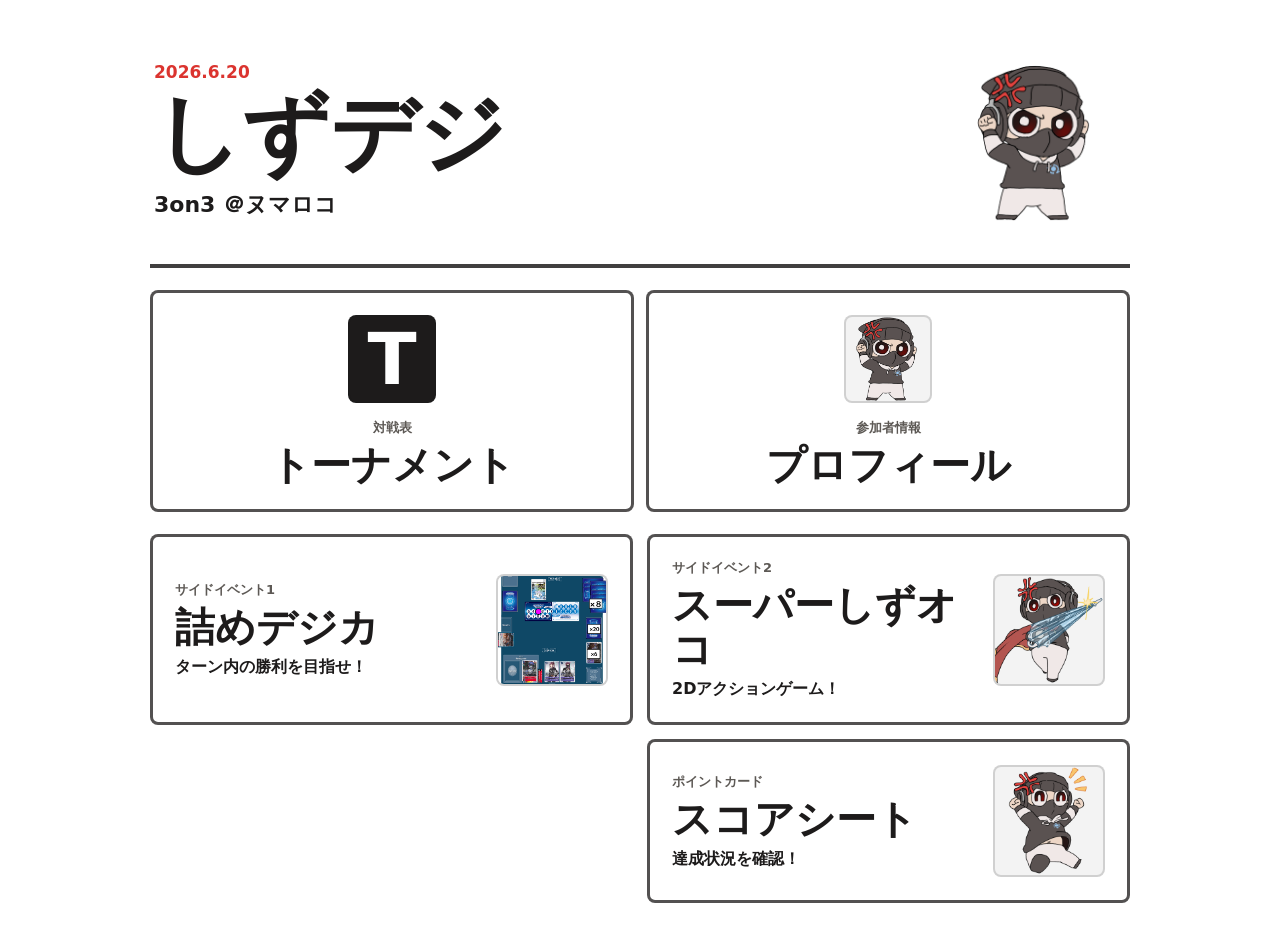
==== commit 656a3f24: "update" ====
--- a/index.html
+++ b/index.html
@@ -12,7 +12,7 @@
         <div>
           <p class="portal-date">2026.6.20</p>
           <h1>しずデジ</h1>
-          <p>イベント中に遊べるお楽しみコンテンツ</p>
+          <p>3on3 ＠ヌマロコ</p>
         </div>
         <img src="./shizuoko_images/gkok001_01.png" alt="しずオコくん" />
       </header>
@@ -42,27 +42,29 @@
             <img src="./assets/tsume-digica/20260620_tsume_vulcanusmon.png" alt="" />
           </span>
           <span class="content-text">
-            <span class="content-kicker">サイドイベント</span>
+            <span class="content-kicker">サイドイベント1</span>
             <strong>詰めデジカ</strong>
-            <span>盤面を読み切って勝利を目指そう。</span>
+            <span>ターン内の勝利を目指せ！</span>
           </span>
         </a>
         <a class="content-card" href="./game.html">
           <span class="content-thumb">
-            <img src="./shizuoko_images/gkok010_02.png" alt="" />
+            <img src="./shizuoko_images/gkok010_01.png" alt="" />
           </span>
           <span class="content-text">
-            <span class="content-kicker">2Dアクション</span>
+            <span class="content-kicker">サイドイベント2</span>
             <strong>スーパーしずオコ</strong>
-            <span>オコを燃やして下校しよう。</span>
+            <span>2Dアクションゲーム！</span>
           </span>
         </a>
         <a class="content-card score-card" href="./score-sheet.html">
-          <span class="content-thumb thumb-score" aria-hidden="true">15</span>
+          <span class="content-thumb">
+            <img src="./shizuoko_images/gkok006_01.png" alt="" />
+          </span>
           <span class="content-text">
             <span class="content-kicker">ポイントカード</span>
             <strong>スコアシート</strong>
-            <span>サイドイベントの達成状況を確認。</span>
+            <span>達成状況を確認！</span>
           </span>
         </a>
       </section>
--- a/styles.css
+++ b/styles.css
@@ -1428,10 +1428,20 @@
     padding: 18px;
   }
 
+  .content-card strong {
+    font-size: clamp(24px, 6.8vw, 34px);
+    white-space: nowrap;
+  }
+
   .quick-card {
     grid-template-columns: 1fr;
     min-height: 118px;
     padding: 14px;
+  }
+
+  .quick-card strong {
+    font-size: clamp(15px, 4vw, 20px);
+    white-space: nowrap;
   }
 
   .quick-card .content-thumb {
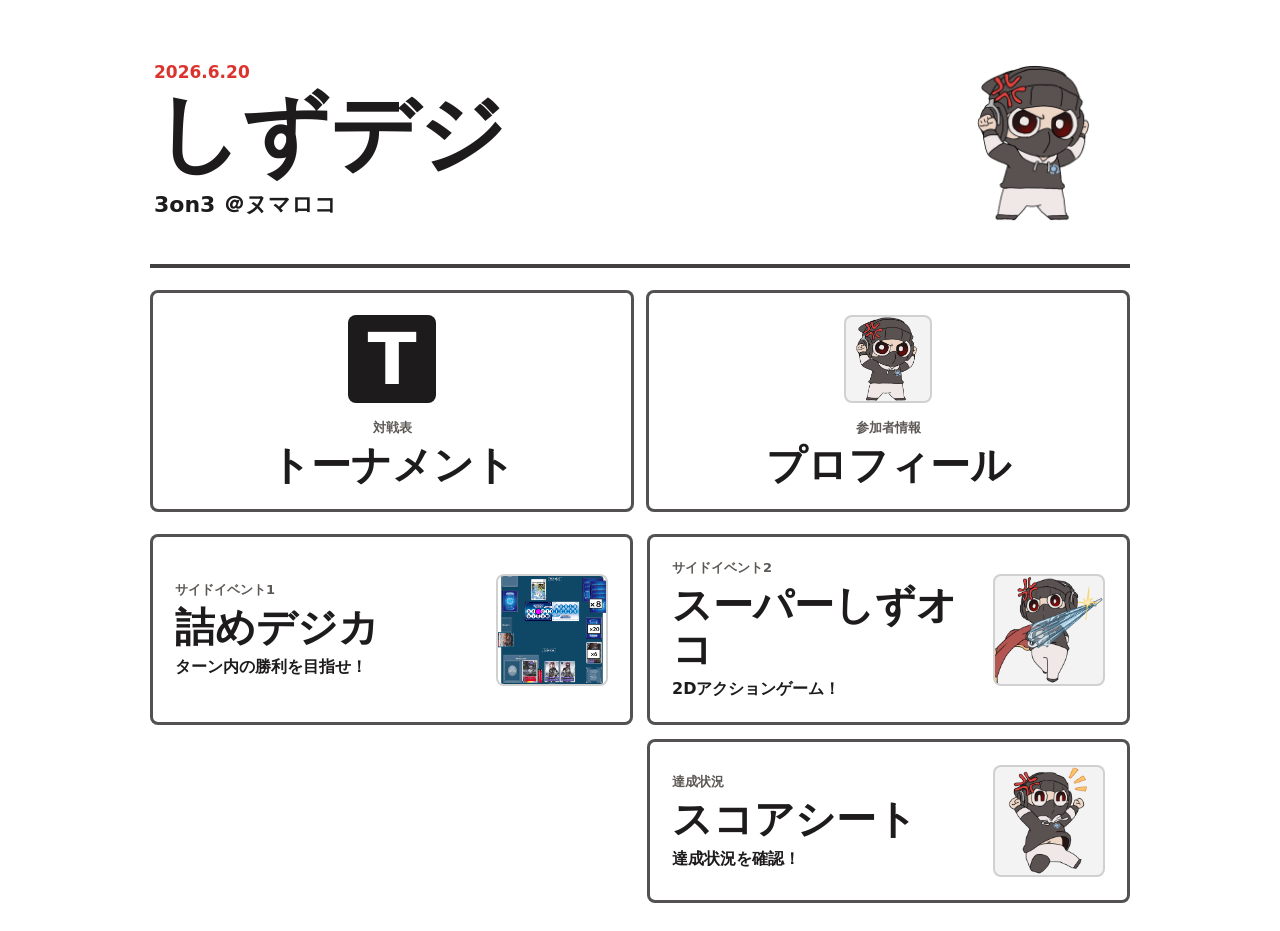
==== commit 5f265420: "update" ====
--- a/index.html
+++ b/index.html
@@ -3,11 +3,11 @@
   <head>
     <meta charset="utf-8" />
     <meta name="viewport" content="width=device-width, initial-scale=1" />
-    <title>しずデジ お楽しみコンテンツ</title>
+    <title>しずデジ 3on3</title>
     <link rel="stylesheet" href="./styles.css" />
   </head>
   <body class="portal-body">
-    <main class="portal-shell" aria-label="しずデジ お楽しみコンテンツ">
+    <main class="portal-shell" aria-label="しずデジ 3on3">
       <header class="portal-hero">
         <div>
           <p class="portal-date">2026.6.20</p>
@@ -62,7 +62,7 @@
             <img src="./shizuoko_images/gkok006_01.png" alt="" />
           </span>
           <span class="content-text">
-            <span class="content-kicker">ポイントカード</span>
+            <span class="content-kicker">達成状況</span>
             <strong>スコアシート</strong>
             <span>達成状況を確認！</span>
           </span>
--- a/styles.css
+++ b/styles.css
@@ -284,6 +284,17 @@
   width: 42px;
 }
 
+.text-back-link {
+  border-radius: 8px;
+  font-size: 16px;
+  height: auto;
+  line-height: 1.2;
+  margin-top: 14px;
+  min-height: 42px;
+  padding: 10px 18px;
+  width: auto;
+}
+
 .tsume-shell {
   max-width: 1120px;
 }
@@ -697,6 +708,13 @@
   white-space: nowrap;
 }
 
+.puzzle-clear-mark {
+  color: #1f9d48;
+  font-size: 18px;
+  font-weight: 900;
+  line-height: 1;
+}
+
 .puzzle-title strong {
   font-size: clamp(18px, 2.4vw, 26px);
 }
@@ -711,6 +729,28 @@
 
 .puzzle-content.is-board-only {
   grid-template-columns: minmax(0, 1fr);
+}
+
+.puzzle-main {
+  display: grid;
+  gap: 10px;
+  min-width: 0;
+}
+
+.puzzle-rule {
+  border: 2px solid rgba(29, 27, 27, 0.16);
+  border-radius: 8px;
+  color: var(--ink);
+  display: grid;
+  font-size: 14px;
+  font-weight: 800;
+  gap: 5px;
+  line-height: 1.45;
+  padding: 10px 12px;
+}
+
+.puzzle-rule p {
+  margin: 0;
 }
 
 .puzzle-board {
@@ -1189,6 +1229,17 @@
   min-width: 160px;
   padding: 12px 22px;
   touch-action: manipulation;
+}
+
+.message .stage-return-button {
+  background: #fff;
+  border: 2px solid rgba(29, 27, 27, 0.62);
+  box-shadow: none;
+  color: var(--ink);
+  font-size: 14px;
+  margin-top: 9px;
+  min-width: 0;
+  padding: 8px 14px;
 }
 
 .stage-select {
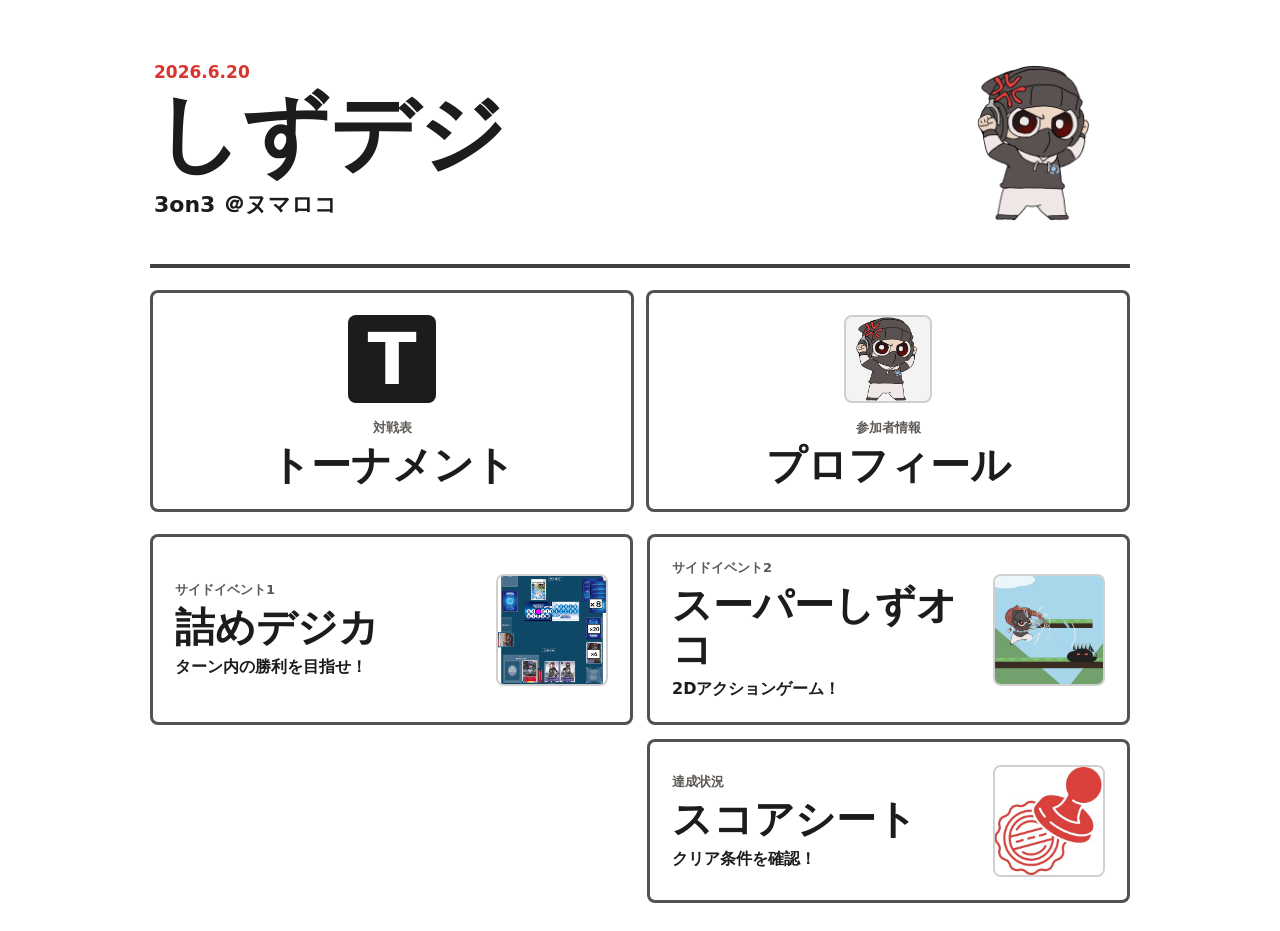
==== commit 7ac9088a: "update" ====
--- a/index.html
+++ b/index.html
@@ -49,7 +49,7 @@
         </a>
         <a class="content-card" href="./game.html">
           <span class="content-thumb">
-            <img src="./shizuoko_images/gkok010_01.png" alt="" />
+            <img src="./assets/menu/super-shizuoko-thumb.jpg" alt="" />
           </span>
           <span class="content-text">
             <span class="content-kicker">サイドイベント2</span>
@@ -59,12 +59,12 @@
         </a>
         <a class="content-card score-card" href="./score-sheet.html">
           <span class="content-thumb">
-            <img src="./shizuoko_images/gkok006_01.png" alt="" />
+            <img src="./assets/menu/score-sheet-thumb.jpg" alt="" />
           </span>
           <span class="content-text">
             <span class="content-kicker">達成状況</span>
             <strong>スコアシート</strong>
-            <span>達成状況を確認！</span>
+            <span>クリア条件を確認！</span>
           </span>
         </a>
       </section>
--- a/styles.css
+++ b/styles.css
@@ -284,15 +284,19 @@
   width: 42px;
 }
 
-.text-back-link {
-  border-radius: 8px;
+.back-link.text-back-link {
+  align-self: center;
+  border-radius: 8px;
+  display: inline-flex;
   font-size: 16px;
   height: auto;
   line-height: 1.2;
   margin-top: 14px;
   min-height: 42px;
+  min-width: max-content;
   padding: 10px 18px;
-  width: auto;
+  white-space: nowrap;
+  width: fit-content;
 }
 
 .tsume-shell {
@@ -709,10 +713,19 @@
 }
 
 .puzzle-clear-mark {
+  align-items: center;
+  background: #f2fbf4;
+  border: 1px solid rgba(31, 157, 72, 0.42);
+  border-radius: 999px;
   color: #1f9d48;
-  font-size: 18px;
-  font-weight: 900;
+  display: inline-flex;
+  font-size: 15px;
+  font-weight: 900;
+  justify-content: center;
   line-height: 1;
+  min-height: 24px;
+  min-width: 34px;
+  padding: 3px 9px;
 }
 
 .puzzle-title strong {
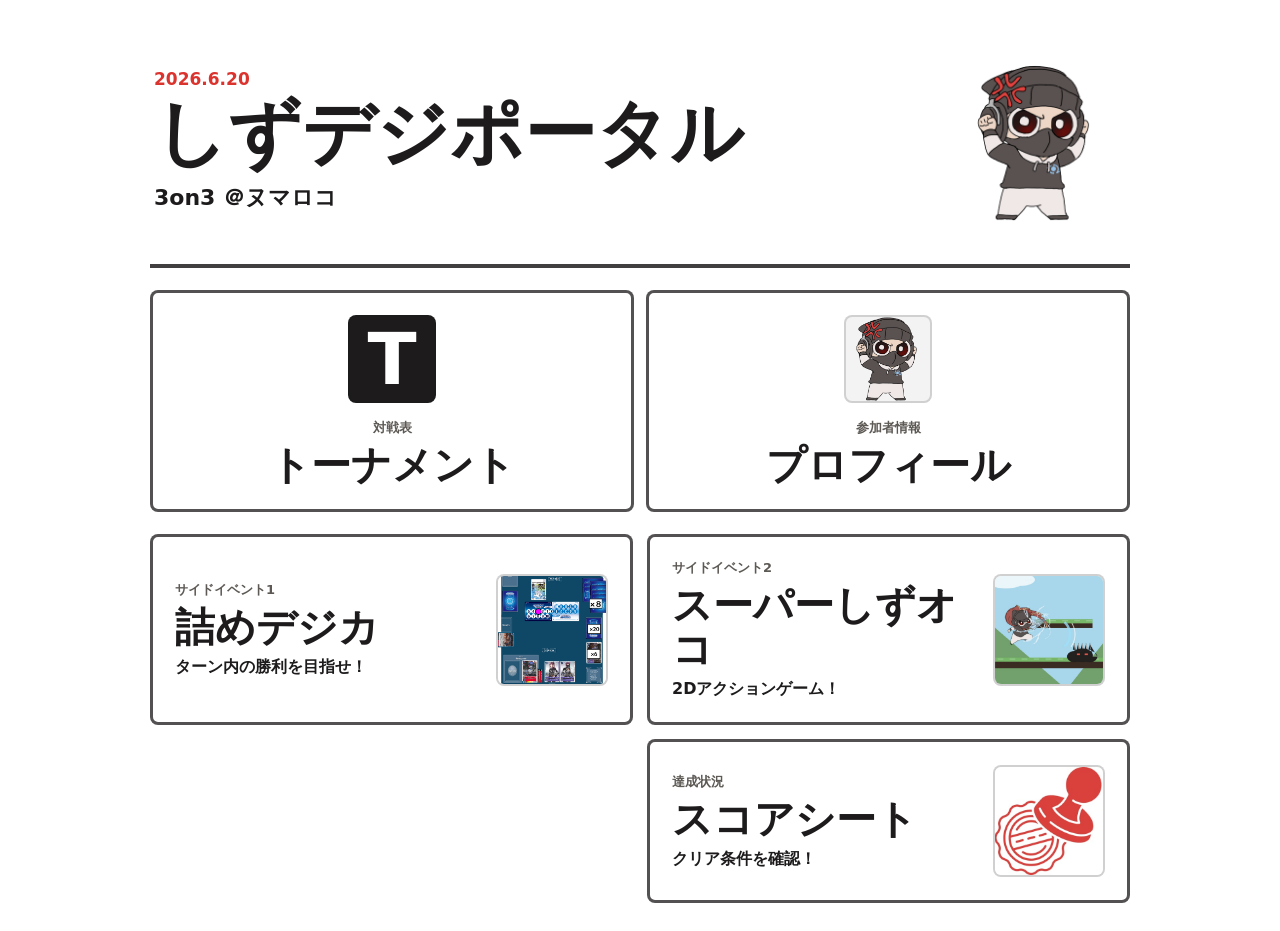
==== commit c13f775d: "0620本番仕様" ====
--- a/index.html
+++ b/index.html
@@ -11,14 +11,14 @@
       <header class="portal-hero">
         <div>
           <p class="portal-date">2026.6.20</p>
-          <h1>しずデジ</h1>
+          <h1 class="portal-main-title">しずデジポータル</h1>
           <p>3on3 ＠ヌマロコ</p>
         </div>
         <img src="./shizuoko_images/gkok001_01.png" alt="しずオコくん" />
       </header>
 
       <section class="quick-links" aria-label="イベント情報">
-        <a class="content-card quick-card" href="https://tonamel.com/organize/JA5d5/competition/BOYHx/tournament?tournament_id=dG91cm5hbWVudC8xNDg2NDI4MzA3MDA3MzMyMzY0">
+        <a class="content-card quick-card" href="https://tonamel.com/competition/BOYHx/tournament">
           <span class="content-thumb thumb-tournament" aria-hidden="true">T</span>
           <span class="content-text">
             <span class="content-kicker">対戦表</span>
--- a/styles.css
+++ b/styles.css
@@ -126,6 +126,11 @@
   margin: 0 0 12px;
 }
 
+.portal-hero .portal-main-title {
+  font-size: clamp(30px, 7vw, 72px);
+  white-space: nowrap;
+}
+
 .portal-hero p:not(.portal-date) {
   font-size: clamp(16px, 2.2vw, 22px);
   font-weight: 800;
@@ -486,6 +491,76 @@
   padding: 4px 8px;
 }
 
+.profile-toggles {
+  border-top: 2px solid rgba(29, 27, 27, 0.12);
+  display: grid;
+  gap: 10px;
+  padding-top: 16px;
+}
+
+.toggle-row {
+  align-items: center;
+  border: 2px solid rgba(29, 27, 27, 0.12);
+  border-radius: 8px;
+  cursor: pointer;
+  display: grid;
+  gap: 12px;
+  grid-template-columns: minmax(0, 1fr) auto;
+  padding: 10px 12px;
+}
+
+.toggle-row > span:first-child {
+  display: grid;
+  gap: 3px;
+}
+
+.toggle-row strong {
+  font-size: 15px;
+}
+
+.toggle-row small {
+  color: #5d5955;
+  font-size: 13px;
+  font-weight: 800;
+}
+
+.toggle-row input {
+  opacity: 0;
+  pointer-events: none;
+  position: absolute;
+}
+
+.toggle-switch {
+  background: #d9d5d0;
+  border: 2px solid rgba(29, 27, 27, 0.55);
+  border-radius: 999px;
+  display: block;
+  height: 30px;
+  position: relative;
+  width: 54px;
+}
+
+.toggle-switch::before {
+  background: #fff;
+  border-radius: 999px;
+  content: "";
+  height: 20px;
+  left: 3px;
+  position: absolute;
+  top: 3px;
+  transition: transform 140ms ease;
+  width: 20px;
+}
+
+.toggle-row input:checked + .toggle-switch {
+  background: #1f9d48;
+  border-color: #157236;
+}
+
+.toggle-row input:checked + .toggle-switch::before {
+  transform: translateX(24px);
+}
+
 .score-sheet-panel {
   background: rgba(255, 255, 255, 0.94);
   border: 2px solid rgba(29, 27, 27, 0.72);
@@ -569,6 +644,7 @@
 }
 
 .score-breakdown dt,
+.score-breakdown a,
 .score-breakdown dd {
   border-top: 1px solid rgba(29, 27, 27, 0.12);
   font-weight: 900;
@@ -576,22 +652,56 @@
   padding-top: 8px;
 }
 
+.score-breakdown a {
+  color: var(--ink);
+  text-decoration: underline;
+  text-decoration-thickness: 2px;
+  text-underline-offset: 3px;
+}
+
 .score-breakdown dd {
   text-align: right;
 }
 
-.score-breakdown dd::after {
+.score-breakdown dd::after,
+.score-breakdown-detail {
   color: #5d5955;
-  content: attr(data-detail);
   display: block;
   font-size: 12px;
   margin-top: 2px;
 }
 
+.score-breakdown dd::after {
+  content: attr(data-detail);
+}
+
+.score-breakdown-detail {
+  line-height: 1.35;
+}
+
+.score-breakdown-detail span {
+  display: block;
+}
+
 .score-actions {
   display: grid;
   gap: 8px;
   justify-items: center;
+}
+
+.score-profile-link {
+  background: var(--ink);
+  border-radius: 8px;
+  box-sizing: border-box;
+  color: #fff;
+  font-size: 16px;
+  font-weight: 900;
+  justify-self: stretch;
+  line-height: 1.35;
+  max-width: 100%;
+  padding: 14px 18px;
+  text-align: center;
+  text-decoration: none;
 }
 
 .claim-prize {
@@ -1451,6 +1561,8 @@
 
   .portal-shell {
     gap: 14px;
+    max-width: 100%;
+    width: 100%;
   }
 
   .portal-hero {
